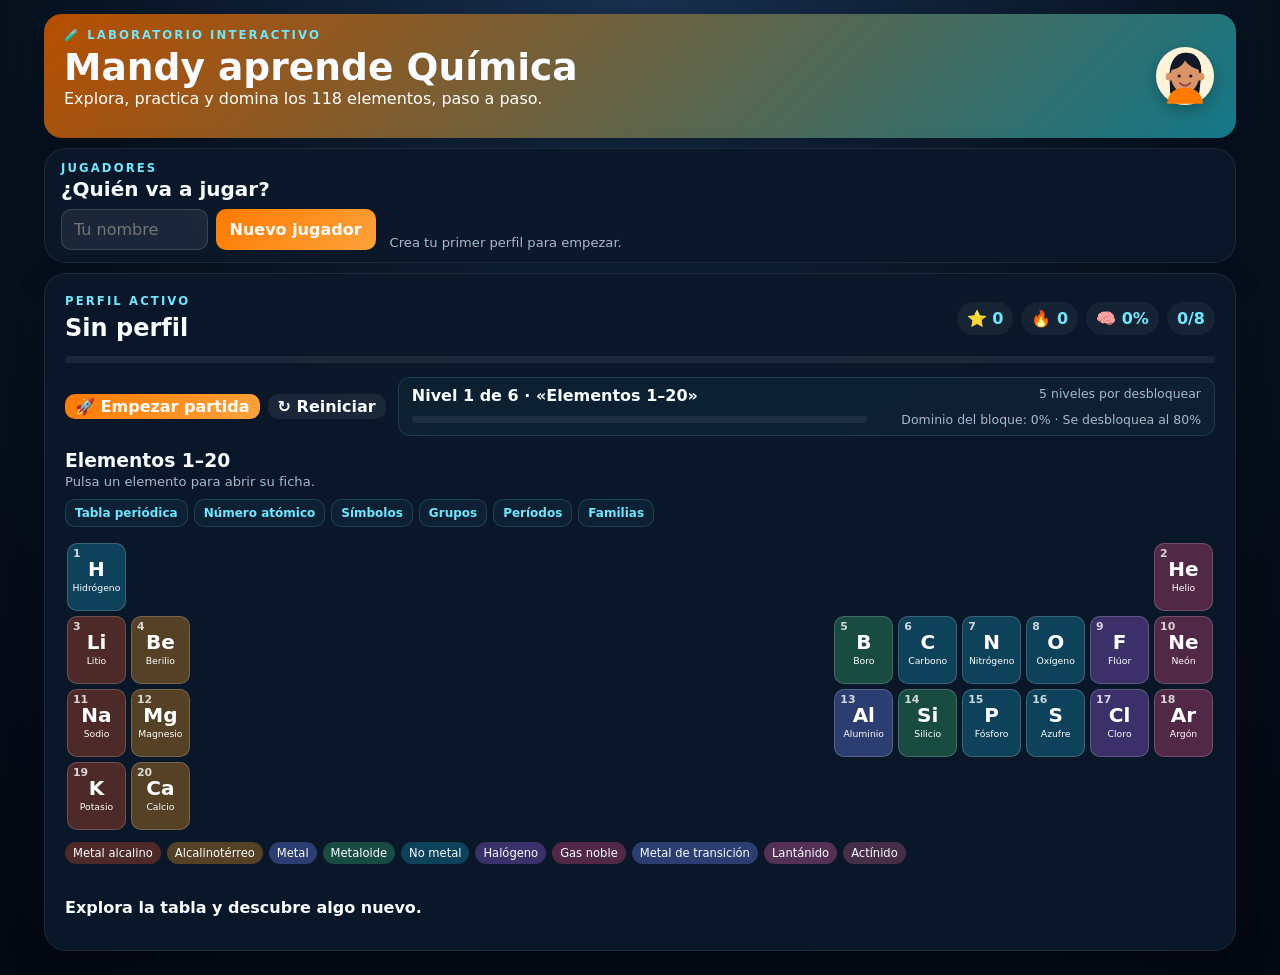
==== index.html @ d51bcbbc "fix: evitar caché de recursos publicados" ====
<!DOCTYPE html>
<html lang="es">
  <head>
    <meta charset="UTF-8" />
    <meta name="viewport" content="width=device-width, initial-scale=1.0" />
    <meta name="description" content="Juego educativo para aprender los elementos químicos." />
    <title>Mandy aprende Química</title>
    <link rel="stylesheet" href="styles.css?v=20260806.1" />
  </head>
  <body>
    <div class="app-shell">
      <header class="hero">
        <div>
          <p class="eyebrow">🧪 Laboratorio interactivo</p>
          <h1>Mandy aprende Química</h1>
          <p class="subtitle">Explora, practica y domina los 118 elementos, paso a paso.</p>
        </div>
        <div class="hero-badge" aria-hidden="true">
          <svg viewBox="0 0 96 96" role="img">
            <circle class="avatar-bg" cx="48" cy="48" r="45" />
            <path class="avatar-hair" d="M24 47c0-23 11-35 25-35 17 0 26 13 24 36l-3 27H25z" />
            <circle class="avatar-ear" cx="24" cy="49" r="6" />
            <circle class="avatar-ear" cx="72" cy="49" r="6" />
            <ellipse class="avatar-face" cx="48" cy="47" rx="22" ry="27" />
            <path class="avatar-hair" d="M26 39c3-20 13-27 24-27 13 0 22 9 23 27-12-2-20-8-25-15-4 8-11 13-22 15z" />
            <circle class="avatar-eye" cx="39" cy="48" r="2.5" />
            <circle class="avatar-eye" cx="57" cy="48" r="2.5" />
            <path class="avatar-smile" d="M40 59c5 5 11 5 16 0" />
            <path class="avatar-shirt" d="M20 91c2-17 12-25 28-25s26 8 28 25z" />
          </svg>
        </div>
      </header>

      <main class="main-grid">
        <div id="profileShortcut" class="profile-shortcut" hidden>
          <button id="toggleProfileBtn" class="profile-toggle" aria-expanded="false">👤 Perfil</button>
        </div>
        <aside class="panel profile-panel">
          <div class="profile-heading">
            <div>
              <p class="eyebrow">Jugadores</p>
              <h2>¿Quién va a jugar?</h2>
            </div>
            <button id="closeProfileBtn" class="text-button" hidden>Cerrar</button>
          </div>
          <form id="profileForm" class="profile-form">
            <label class="sr-only" for="profileName">Nombre del perfil</label>
            <input id="profileName" type="text" maxlength="20" placeholder="Tu nombre" autocomplete="off" required />
            <button type="submit">Nuevo jugador</button>
          </form>
          <div id="profileList" class="profile-list"></div>
        </aside>

        <section class="panel game-panel">
          <div class="game-header">
            <div>
              <p class="eyebrow">Perfil activo</p>
              <h2 id="activeProfileLabel">Sin perfil</h2>
            </div>
            <div class="stats" aria-label="Estadísticas de la partida">
              <span id="scoreLabel">⭐ 0</span>
              <span id="streakLabel">🔥 0</span>
              <span id="masteryLabel" title="Dominio general: progreso en conceptos y elementos" aria-label="Dominio general: 0 por ciento">🧠 0%</span>
              <span id="roundLabel">0/8</span>
            </div>
          </div>

          <div class="progress" aria-hidden="true"><div id="progressBar"></div></div>

          <div class="level-row">
            <div class="controls">
              <button id="startGameBtn">🚀 Empezar partida</button>
              <button id="restartGameBtn" class="secondary">↻ Reiniciar</button>
            </div>
            <section class="level-card" aria-label="Progreso de niveles">
              <div>
                <strong id="levelLabel">Nivel 1 de 6 · «Elementos 1–20»</strong>
                <span id="unlockLabel">5 niveles por desbloquear</span>
              </div>
              <div class="level-progress"><div id="levelProgressBar"></div></div>
              <small id="levelProgressText">Dominio del bloque: 0% · Se desbloquea al 80%</small>
            </section>
          </div>

          <div class="board-heading">
            <div>
              <h3 id="periodicTitle">Elementos 1–20</h3>
              <p class="muted board-hint">Pulsa un elemento para abrir su ficha.</p>
            </div>
            <button id="toggleBoardBtn" class="text-button" aria-expanded="true" hidden>Ocultar información</button>
          </div>
          <nav id="conceptGuide" class="concept-guide" aria-label="Guía de conceptos básicos"></nav>
          <dialog id="guideCard" class="element-dialog guide-dialog" aria-live="polite"></dialog>
          <div class="periodic-scroll">
            <div class="periodic-board" id="periodicBoard"></div>
          </div>
          <dialog id="elementInfoCard" class="element-dialog" aria-live="polite"></dialog>
          <div id="legend" class="legend" aria-label="Familias químicas"></div>

          <div class="question-card" id="questionCard" hidden>
            <p class="eyebrow">Desafío</p>
            <h3 id="questionText"></h3>
            <div id="optionsContainer" class="options"></div>
          </div>

          <div id="feedback" class="feedback" aria-live="polite"></div>
          <section id="summaryCard" class="summary-card" hidden></section>
        </section>
      </main>
    </div>
    <script src="script.js?v=20260806.1"></script>
  </body>
</html>
---- styles.css ----
:root {
  color-scheme: dark;
  --bg: #06101d; --panel: rgba(11, 24, 42, .96); --accent: #ff7a00;
  --accent-2: #6ee7ff; --text: #f8fbff; --muted: #a8b8d0;
  --correct: #168953; --wrong: #c9364b;
}

* { box-sizing: border-box; }
body { margin: 0; min-height: 100vh; font-family: "Segoe UI", system-ui, sans-serif; background: radial-gradient(circle at top, #18304f 0%, var(--bg) 55%, #030711 100%); color: var(--text); }
button, input { font: inherit; }
button { border: 0; border-radius: 10px; padding: 10px 14px; cursor: pointer; color: white; font-weight: 700; background: linear-gradient(135deg, var(--accent), #fca33c); }
button:hover { filter: brightness(1.08); }
button:focus-visible, input:focus-visible { outline: 3px solid var(--accent-2); outline-offset: 3px; }
button:disabled { cursor: default; opacity: .9; }
h1, h2, h3, p { margin-top: 0; }
.app-shell { max-width: 1240px; margin: auto; padding: 14px 24px 24px; }
.hero { display: flex; justify-content: space-between; align-items: center; padding: 14px 20px; margin-bottom: 10px; border-radius: 18px; background: linear-gradient(135deg, #b74f00, #137889); box-shadow: 0 12px 28px #0004; }
.hero h1 { margin-bottom: 2px; font-size: clamp(1.65rem, 3.5vw, 2.35rem); line-height: 1.05; }
.hero .subtitle { color: white; }
.hero-badge { width: 62px; height: 62px; flex: 0 0 62px; }
.hero-badge svg { display: block; width: 100%; height: 100%; filter: drop-shadow(0 5px 8px #0004); }
.avatar-bg { fill: #fff4d8; }
.avatar-hair { fill: #111827; }
.avatar-face, .avatar-ear { fill: #d99567; }
.avatar-eye { fill: #1b1410; }
.avatar-smile { fill: none; stroke: #8f3f3f; stroke-width: 2.5; stroke-linecap: round; }
.avatar-shirt { fill: #ff7a00; }
.eyebrow { margin: 0 0 6px; color: var(--accent-2); font-size: .73rem; font-weight: 800; letter-spacing: .18em; text-transform: uppercase; }
.main-grid { display: grid; grid-template-columns: minmax(0, 1fr); gap: 10px; }
.panel { padding: 20px; border: 1px solid #ffffff14; border-radius: 22px; background: var(--panel); box-shadow: 0 15px 35px #0003; }
.profile-shortcut { display: flex; justify-content: flex-end; height: 28px; margin-bottom: -6px; }
.profile-toggle { padding: 7px 11px; border: 1px solid #ffffff1c; background: #ffffff0d; color: var(--muted); font-size: .82rem; }
.profile-panel { display: grid; grid-template-columns: minmax(250px, .55fr) minmax(0, 1.45fr); column-gap: 14px; align-items: end; padding: 12px 16px; }
.profile-panel[hidden], .profile-shortcut[hidden] { display: none; }
.profile-heading { grid-column: 1 / -1; display: flex; justify-content: space-between; align-items: start; }
.profile-heading .eyebrow { margin-bottom: 2px; }
.profile-heading h2 { margin-bottom: 8px; font-size: 1.25rem; }
.profile-form { display: flex; gap: 8px; margin: 0; }
.profile-form input { min-width: 0; flex: 1; padding: 10px 12px; border: 1px solid #ffffff24; border-radius: 10px; background: #ffffff12; color: var(--text); }
.profile-list { display: grid; grid-template-columns: repeat(auto-fit, minmax(235px, 1fr)); gap: 7px; }
.profile-card { display: flex; justify-content: space-between; gap: 8px; align-items: center; padding: 7px 9px; border: 1px solid transparent; border-radius: 10px; background: #ffffff0f; }
.profile-card.active { border-color: var(--accent-2); background: #6ee7ff12; }
.profile-actions { display: flex; gap: 5px; }
.profile-actions button { padding: 6px 9px; }
.icon-button { background: #ffffff14; color: var(--muted); }
.muted { margin: 2px 0 0; color: var(--muted); font-size: .82rem; }
.game-header, .board-heading { display: flex; justify-content: space-between; align-items: center; gap: 16px; }
.board-heading.is-collapsed { justify-content: flex-end; }
.game-header h2, .board-heading h3 { margin-bottom: 0; }
.board-hint { margin-top: 3px; }
.stats { display: flex; gap: 8px; flex-wrap: wrap; }
.stats span { padding: 7px 10px; border-radius: 999px; background: #ffffff0d; color: var(--accent-2); font-weight: 800; }
.progress { height: 7px; margin: 14px 0; overflow: hidden; border-radius: 999px; background: #ffffff12; }
.progress div { width: 0; height: 100%; border-radius: inherit; background: linear-gradient(90deg, var(--accent), var(--accent-2)); transition: width .3s; }
.level-row { display: grid; grid-template-columns: auto minmax(0, 1fr); gap: 12px; align-items: stretch; margin: 4px 0 14px; }
.level-card { display: grid; grid-template-columns: minmax(220px, 1fr) minmax(160px, .7fr); column-gap: 16px; align-items: center; margin: 0; padding: 8px 13px; border: 1px solid #6ee7ff26; border-radius: 12px; background: #6ee7ff09; }
.level-card > div:first-child { display: flex; justify-content: space-between; gap: 12px; grid-column: 1 / -1; margin-bottom: 7px; }
.level-card span, .level-card small { color: var(--muted); font-size: .78rem; }
.level-progress { height: 7px; overflow: hidden; border-radius: 999px; background: #ffffff12; }
.level-progress div { width: 0; height: 100%; background: linear-gradient(90deg, #33d17a, var(--accent-2)); transition: width .3s; }
.level-card small { text-align: right; }
.controls { display: flex; align-items: center; gap: 8px; margin: 0; }
.controls button { padding: 3px 10px; }
.secondary, .text-button { background: #ffffff12; color: var(--text); }
.text-button { padding: 7px 10px; color: var(--accent-2); }
.text-button[hidden] { display: none; }
.concept-guide { display: flex; flex-wrap: wrap; gap: 6px; margin: 10px 0 8px; }
.guide-button { padding: 6px 9px; border: 1px solid #6ee7ff2c; background: #6ee7ff0c; color: var(--accent-2); font-size: .75rem; font-weight: 650; }
.guide-button.active { border-color: var(--accent-2); background: #6ee7ff25; }
.element-dialog .element-details { color: var(--accent-2); font-size: .78rem; }
.element-dialog { width: min(460px, calc(100vw - 28px)); padding: 22px; border: 1px solid #6ee7ff66; border-radius: 18px; background: #0b182a; color: var(--text); box-shadow: 0 24px 70px #000b; }
.element-dialog::backdrop { background: #020711b8; backdrop-filter: blur(3px); }
.element-dialog strong { display: block; margin-bottom: 6px; color: var(--accent-2); font-size: 1.25rem; }
.element-dialog p { margin: 5px 0 12px; line-height: 1.5; }
.element-dialog button { display: block; margin: 18px 0 0 auto; }
.periodic-scroll { overflow-x: auto; padding: 8px 2px 12px; transition: opacity .2s; }
.periodic-board { display: grid; grid-template-columns: repeat(18, minmax(43px, 1fr)); grid-template-rows: repeat(var(--table-rows, 4), 68px); gap: 5px; min-width: 850px; }
.element-card { display: flex; flex-direction: column; align-items: center; position: relative; min-width: 0; padding: 5px 2px; border: 1px solid #ffffff30; background: #ffffff0d; transition: transform .15s; }
.element-card:hover { z-index: 2; transform: translateY(-3px) scale(1.04); }
.element-card .number { position: absolute; top: 3px; left: 5px; font-size: calc(.62rem + 1px); opacity: .8; }
.element-card .symbol { margin-top: 8px; font-size: 1.25rem; line-height: 1.25; }
.element-card .name { width: 100%; overflow: hidden; font-size: .58rem; font-weight: 500; text-overflow: ellipsis; }
.family-alcalino { background-color: #bc4b2960; } .family-alcalinoterreo { background-color: #d18b2360; }
.family-metal { background-color: #667eea60; } .family-metaloide { background-color: #30a46c60; }
.family-no-metal { background-color: #168aad60; } .family-halogeno { background-color: #8f5bd760; }
.family-noble { background-color: #c9467b60; }
.family-transicion { background-color: #667eea60; } .family-lantanido { background-color: #d05a9d60; }
.family-actinido { background-color: #a8557860; }
.legend { display: flex; flex-wrap: wrap; gap: 6px; margin-bottom: 20px; }
.legend span { padding: 4px 8px; border-radius: 999px; font-size: .72rem; }
.is-hidden { display: none; }
.question-card { padding: 18px; border: 1px solid #ffffff12; border-radius: 16px; background: #ffffff0a; }
.question-card[hidden] { display: none; }
.question-card h3 { line-height: 1.4; }
.options { display: grid; grid-template-columns: 1fr 1fr; gap: 10px; margin-top: 14px; }
.option-btn { min-height: 48px; text-align: left; background: #ffffff12; color: var(--text); }
.option-btn.correct { background: var(--correct); } .option-btn.wrong { background: var(--wrong); }
.feedback { min-height: 46px; padding-top: 12px; font-weight: 650; line-height: 1.45; }
.summary-card { margin-top: 8px; padding: 18px; border: 1px solid #6ee7ff55; border-radius: 16px; background: #6ee7ff0b; }
.summary-metrics { display: grid; grid-template-columns: repeat(3, 1fr); gap: 8px; margin-bottom: 14px; }
.summary-metrics span { display: flex; flex-direction: column; padding: 12px; border-radius: 12px; background: #ffffff0b; color: var(--muted); text-align: center; font-size: .75rem; }
.summary-metrics strong { color: var(--text); font-size: 1.5rem; }
.sr-only { position: absolute; width: 1px; height: 1px; padding: 0; overflow: hidden; clip: rect(0,0,0,0); white-space: nowrap; border: 0; }

@media (max-width: 900px) {
  .profile-panel { grid-template-columns: 1fr; }
  .profile-heading { grid-column: auto; }
  .profile-form { margin-bottom: 16px; }
}
@media (max-width: 960px) {
  .periodic-scroll { overflow-x: hidden; }
  .periodic-board {
    grid-template-columns: repeat(5, minmax(0, 1fr));
    grid-template-rows: none;
    min-width: 0;
  }
  .element-card {
    grid-column: auto !important;
    grid-row: auto !important;
    min-height: 86px;
    padding: 17px 2px 5px;
  }
  .element-card .name { font-size: .62rem; }
}
@media (max-width: 820px) {
  .level-row { grid-template-columns: 1fr; }
  .controls { justify-content: flex-start; }
}
@media (max-width: 620px) {
  .app-shell { padding: 8px 10px 14px; } .hero { padding: 11px 14px; } .hero-badge { display: none; }
  .hero .eyebrow { display: none; } .hero .subtitle { font-size: .82rem; }
  .game-header { align-items: flex-start; flex-direction: column; } .options { grid-template-columns: 1fr; }
  .profile-form { flex-wrap: wrap; } .profile-form input { flex-basis: 100%; }
  .summary-metrics { grid-template-columns: 1fr; }
  .level-card { grid-template-columns: 1fr; }
  .level-card > div:first-child { align-items: flex-start; flex-direction: column; gap: 2px; }
  .level-card small { margin-top: 6px; text-align: left; }
  .concept-guide { display: grid; grid-template-columns: repeat(3, minmax(0, 1fr)); }
  .guide-button { min-width: 0; padding-inline: 5px; }
}
@media (max-width: 390px) {
  .periodic-board { grid-template-columns: repeat(4, minmax(0, 1fr)); }
  .board-heading { align-items: flex-start; }
  .concept-guide { grid-template-columns: repeat(2, minmax(0, 1fr)); }
}
@media (prefers-reduced-motion: reduce) { * { scroll-behavior: auto !important; transition: none !important; } }
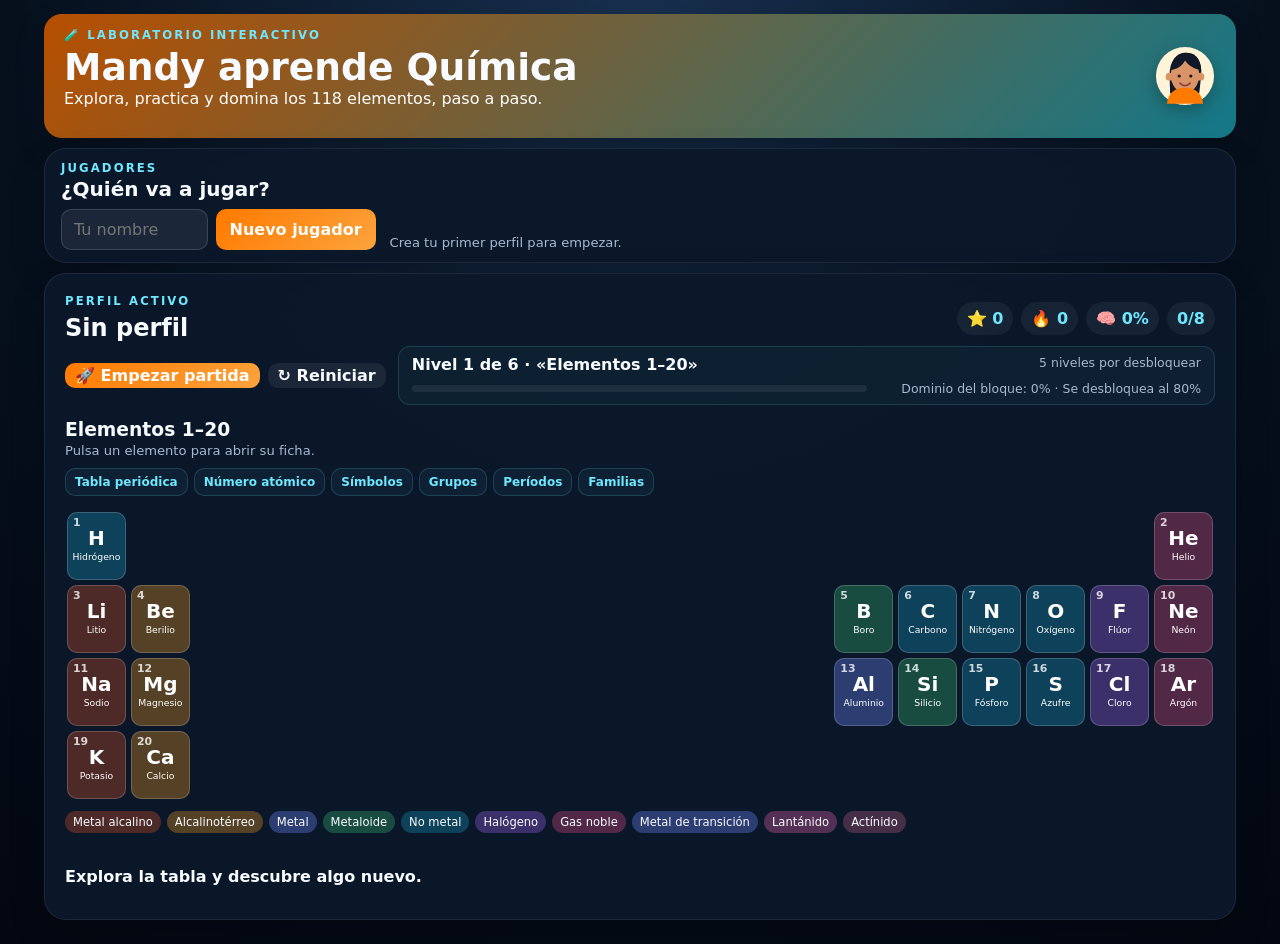
==== commit 0fd10c77: "feat: repetir preguntas falladas" ====
--- a/index.html
+++ b/index.html
@@ -5,7 +5,7 @@
     <meta name="viewport" content="width=device-width, initial-scale=1.0" />
     <meta name="description" content="Juego educativo para aprender los elementos químicos." />
     <title>Mandy aprende Química</title>
-    <link rel="stylesheet" href="styles.css?v=20260806.1" />
+    <link rel="stylesheet" href="styles.css?v=20260806.2" />
   </head>
   <body>
     <div class="app-shell">
@@ -65,8 +65,6 @@
             </div>
           </div>
 
-          <div class="progress" aria-hidden="true"><div id="progressBar"></div></div>
-
           <div class="level-row">
             <div class="controls">
               <button id="startGameBtn">🚀 Empezar partida</button>
@@ -98,9 +96,10 @@
           <div id="legend" class="legend" aria-label="Familias químicas"></div>
 
           <div class="question-card" id="questionCard" hidden>
-            <p class="eyebrow">Desafío</p>
+            <p class="eyebrow" id="questionTypeLabel">Desafío</p>
             <h3 id="questionText"></h3>
             <div id="optionsContainer" class="options"></div>
+            <div class="progress question-progress" aria-label="Progreso de la sesión"><div id="progressBar"></div></div>
           </div>
 
           <div id="feedback" class="feedback" aria-live="polite"></div>
@@ -108,6 +107,6 @@
         </section>
       </main>
     </div>
-    <script src="script.js?v=20260806.1"></script>
+    <script src="script.js?v=20260806.2"></script>
   </body>
 </html>
--- a/styles.css
+++ b/styles.css
@@ -93,6 +93,7 @@
 .question-card[hidden] { display: none; }
 .question-card h3 { line-height: 1.4; }
 .options { display: grid; grid-template-columns: 1fr 1fr; gap: 10px; margin-top: 14px; }
+.question-progress { margin: 16px 0 0; }
 .option-btn { min-height: 48px; text-align: left; background: #ffffff12; color: var(--text); }
 .option-btn.correct { background: var(--correct); } .option-btn.wrong { background: var(--wrong); }
 .feedback { min-height: 46px; padding-top: 12px; font-weight: 650; line-height: 1.45; }
